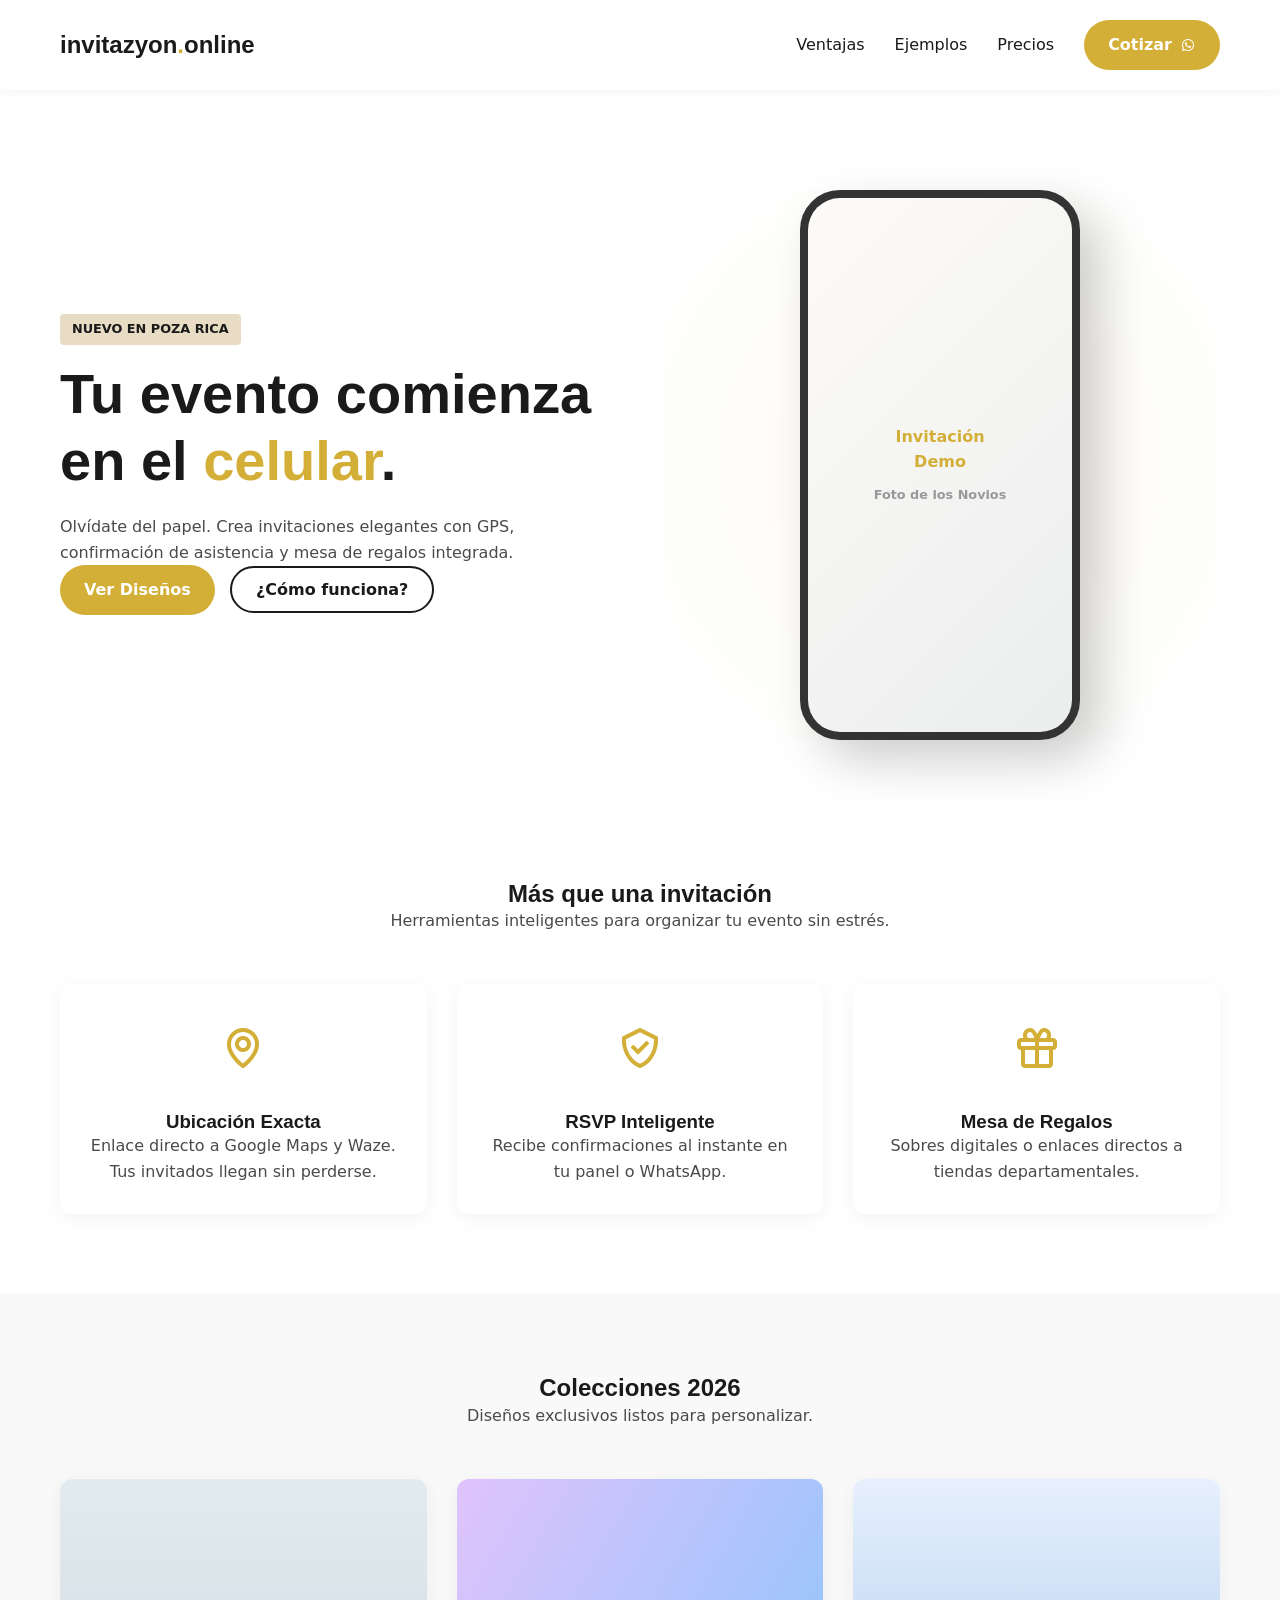
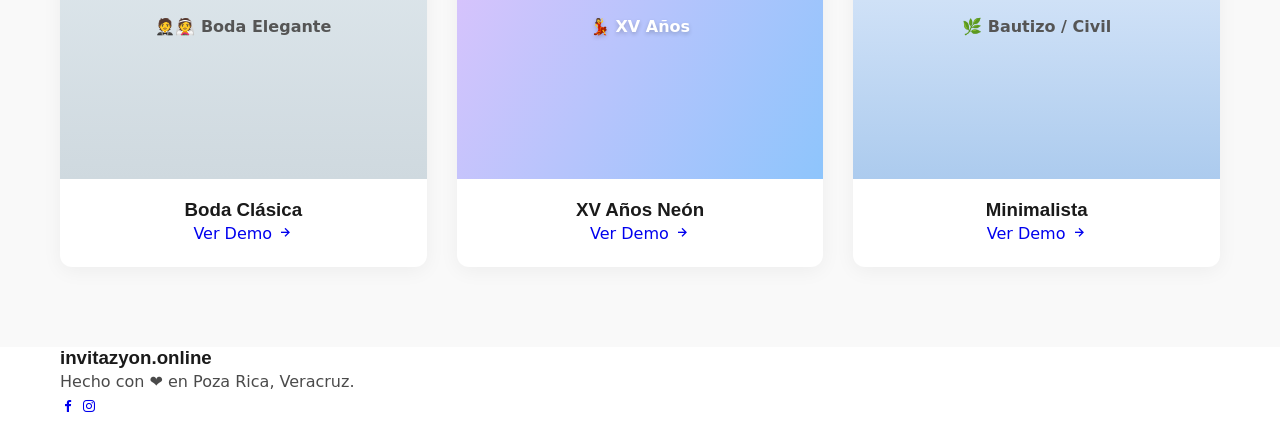
==== index.html @ 0ae820b2 "Estructura inicial de landing_page invitazyon" ====
<!DOCTYPE html>
<html lang="es-MX">
<head>
    <meta charset="UTF-8">
    <meta name="viewport" content="width=device-width, initial-scale=1.0">
    <title>Invitazyon.online | Invitaciones Digitales Premium</title>
    <meta name="description" content="Invitaciones digitales inteligentes para Bodas y XV Años. Mapa GPS, RSVP y Mesa de Regalos en un solo link.">
    
    <link rel="stylesheet" href="css/variables.css">
    <link rel="stylesheet" href="css/styles.css">
    
    <link href='https://unpkg.com/boxicons@2.1.4/css/boxicons.min.css' rel='stylesheet'>
</head>
<body>

    <nav class="navbar">
        <div class="container nav-container">
            <a href="#" class="logo">invitazyon<span class="dot">.</span>online</a>
            
            <div class="menu-toggle" id="mobile-menu">
                <i class='bx bx-menu'></i>
            </div>

            <ul class="nav-links">
                <li><a href="#ventajas">Ventajas</a></li>
                <li><a href="#demos">Ejemplos</a></li>
                <li><a href="#precios">Precios</a></li>
                <li><a href="https://wa.me/521XXXXXXXXXX" class="btn-primary">Cotizar <i class='bx bxl-whatsapp'></i></a></li>
            </ul>
        </div>
    </nav>

    <header class="hero">
        <div class="container hero-container">
            <div class="hero-content">
                <span class="badge">Nuevo en Poza Rica</span>
                <h1>Tu evento comienza en el <span class="highlight">celular</span>.</h1>
                <p>Olvídate del papel. Crea invitaciones elegantes con GPS, confirmación de asistencia y mesa de regalos integrada.</p>
                <div class="hero-btns">
                    <a href="#demos" class="btn-primary">Ver Diseños</a>
                    <a href="#ventajas" class="btn-outline">¿Cómo funciona?</a>
                </div>
            </div>
            <div class="hero-image">
                <div class="mockup-phone">
                    <div class="screen">
                        <span>Invitación<br>Demo</span>
                    </div>
                </div>
            </div>
        </div>
    </header>

    <section id="ventajas" class="section">
        <div class="container">
            <div class="section-header">
                <h2>Más que una invitación</h2>
                <p>Herramientas inteligentes para organizar tu evento sin estrés.</p>
            </div>
            <div class="features-grid">
                <div class="feature-card">
                    <div class="icon-box"><i class='bx bx-map'></i></div>
                    <h3>Ubicación Exacta</h3>
                    <p>Enlace directo a Google Maps y Waze. Tus invitados llegan sin perderse.</p>
                </div>
                <div class="feature-card">
                    <div class="icon-box"><i class='bx bx-check-shield'></i></div>
                    <h3>RSVP Inteligente</h3>
                    <p>Recibe confirmaciones al instante en tu panel o WhatsApp.</p>
                </div>
                <div class="feature-card">
                    <div class="icon-box"><i class='bx bx-gift'></i></div>
                    <h3>Mesa de Regalos</h3>
                    <p>Sobres digitales o enlaces directos a tiendas departamentales.</p>
                </div>
            </div>
        </div>
    </section>

    <section id="demos" class="section bg-light">
        <div class="container">
            <div class="section-header">
                <h2>Colecciones 2026</h2>
                <p>Diseños exclusivos listos para personalizar.</p>
            </div>
            <div class="demos-grid">
                <div class="demo-card">
                    <div class="demo-img demo-boda"></div>
                    <div class="demo-info">
                        <h3>Boda Clásica</h3>
                        <a href="#" class="btn-text">Ver Demo <i class='bx bx-right-arrow-alt'></i></a>
                    </div>
                </div>
                <div class="demo-card">
                    <div class="demo-img demo-xv"></div>
                    <div class="demo-info">
                        <h3>XV Años Neón</h3>
                        <a href="#" class="btn-text">Ver Demo <i class='bx bx-right-arrow-alt'></i></a>
                    </div>
                </div>
                <div class="demo-card">
                    <div class="demo-img demo-minimal"></div>
                    <div class="demo-info">
                        <h3>Minimalista</h3>
                        <a href="#" class="btn-text">Ver Demo <i class='bx bx-right-arrow-alt'></i></a>
                    </div>
                </div>
            </div>
        </div>
    </section>

    <footer class="footer">
        <div class="container footer-container">
            <div class="footer-brand">
                <h3>invitazyon.online</h3>
                <p>Hecho con ❤️ en Poza Rica, Veracruz.</p>
            </div>
            <div class="footer-socials">
                <a href="#"><i class='bx bxl-facebook'></i></a>
                <a href="#"><i class='bx bxl-instagram'></i></a>
            </div>
        </div>
    </footer>

    <script src="js/main.js"></script>
</body>
</html>
---- css/variables.css ----
:root {
    /* --- PALETA DE COLORES (Elegancia Moderna) --- */
    --color-primary: #D4AF37;      /* Dorado Mate (Acciones principales) */
    --color-secondary: #1A1A1A;    /* Negro Suave (Textos y Fondos oscuros) */
    --color-bg-light: #F9F9F9;     /* Blanco Humo (Fondos de secciones) */
    --color-white: #FFFFFF;        /* Blanco Puro (Tarjetas) */
    --color-text-body: #4A4A4A;    /* Gris Oscuro (Lectura cómoda) */
    --color-accent: #E8DCC4;       /* Beige (Detalles sutiles) */

    /* --- TIPOGRAFÍA --- */
    /* Usaremos fuentes del sistema por ahora para velocidad, luego importamos Google Fonts */
    --font-heading: 'Montserrat', 'Helvetica Neue', sans-serif;
    --font-body: 'Open Sans', system-ui, sans-serif;

    /* --- ESPACIADO Y BORDES --- */
    --container-width: 1200px;
    --border-radius: 12px;
    --shadow-soft: 0 4px 20px rgba(0,0,0,0.05);
    --transition: all 0.3s ease;
}
---- css/styles.css ----
/* Importamos variables primero (aunque ya estén linkeadas en HTML, es buena práctica resetear aquí) */
* {
    margin: 0;
    padding: 0;
    box-sizing: border-box;
}

body {
    font-family: var(--font-body);
    color: var(--color-text-body);
    line-height: 1.6;
    background-color: var(--color-white);
}

/* --- CLASES UTILITARIAS --- */
.container {
    max-width: var(--container-width);
    margin: 0 auto;
    padding: 0 20px;
}

h1, h2, h3 {
    font-family: var(--font-heading);
    color: var(--color-secondary);
    line-height: 1.2;
}

a { text-decoration: none; }

.section { padding: 80px 0; }
.bg-light { background-color: var(--color-bg-light); }

/* --- BOTONES --- */
.btn-primary {
    background-color: var(--color-primary);
    color: var(--color-white);
    padding: 12px 24px;
    border-radius: 50px;
    font-weight: 600;
    transition: var(--transition);
    display: inline-flex;
    align-items: center;
    gap: 8px;
}

.btn-primary:hover {
    background-color: #bfa030; /* Un tono más oscuro del dorado */
    transform: translateY(-2px);
}

.btn-outline {
    border: 2px solid var(--color-secondary);
    color: var(--color-secondary);
    padding: 12px 24px;
    border-radius: 50px;
    font-weight: 600;
    margin-left: 10px;
}

/* --- NAVBAR --- */
.navbar {
    padding: 20px 0;
    position: sticky;
    top: 0;
    background: rgba(255, 255, 255, 0.95);
    backdrop-filter: blur(10px);
    z-index: 1000;
    box-shadow: 0 2px 10px rgba(0,0,0,0.05);
}

.nav-container {
    display: flex;
    justify-content: space-between;
    align-items: center;
}

.logo {
    font-size: 1.5rem;
    font-weight: 700;
    color: var(--color-secondary);
    font-family: var(--font-heading);
}

.logo .dot { color: var(--color-primary); }

.nav-links {
    display: flex;
    list-style: none;
    align-items: center;
    gap: 30px;
}

.nav-links a:not(.btn-primary) {
    color: var(--color-secondary);
    font-weight: 500;
}

.menu-toggle { display: none; font-size: 2rem; cursor: pointer; }

/* --- HERO SECTION --- */
.hero {
    padding: 100px 0 60px;
    overflow: hidden;
}

.hero-container {
    display: grid;
    grid-template-columns: 1fr 1fr;
    align-items: center;
    gap: 40px;
}

.hero h1 {
    font-size: 3.5rem;
    margin-bottom: 20px;
}

.highlight { color: var(--color-primary); }

.badge {
    background-color: var(--color-accent);
    color: var(--color-secondary);
    padding: 5px 12px;
    border-radius: 4px;
    font-size: 0.8rem;
    font-weight: 700;
    text-transform: uppercase;
    display: inline-block;
    margin-bottom: 15px;
}

/* Placeholder del Celular */
.mockup-phone {
    width: 280px;
    height: 550px;
    background-color: var(--color-secondary);
    border-radius: 40px;
    border: 8px solid #333;
    margin: 0 auto;
    position: relative;
    box-shadow: 20px 20px 50px rgba(0,0,0,0.2);
}

.screen {
    background-color: #fff;
    width: 100%;
    height: 100%;
    border-radius: 32px;
    display: flex;
    align-items: center;
    justify-content: center;
    color: #ccc;
}

/* --- FEATURES --- */
.section-header {
    text-align: center;
    max-width: 600px;
    margin: 0 auto 50px;
}

.features-grid {
    display: grid;
    grid-template-columns: repeat(auto-fit, minmax(300px, 1fr));
    gap: 30px;
}

.feature-card {
    background: white;
    padding: 30px;
    border-radius: var(--border-radius);
    text-align: center;
    box-shadow: var(--shadow-soft);
    transition: var(--transition);
}

.feature-card:hover { transform: translateY(-5px); }

.icon-box {
    font-size: 3rem;
    color: var(--color-primary);
    margin-bottom: 20px;
}

/* --- DEMOS --- */
.demos-grid {
    display: grid;
    grid-template-columns: repeat(auto-fit, minmax(300px, 1fr));
    gap: 30px;
}

.demo-card {
    background: white;
    border-radius: var(--border-radius);
    overflow: hidden;
    box-shadow: var(--shadow-soft);
}

.demo-img {
    height: 300px;
    background-color: #eee;
    /* Aquí pondremos las imágenes reales luego */
}

.demo-boda { background: linear-gradient(45deg, #f3e7e9 0%, #e3eeff 99%, #e3eeff 100%); }
.demo-xv { background: linear-gradient(120deg, #e0c3fc 0%, #8ec5fc 100%); }
.demo-minimal { background: #fdfbf7; }

.demo-info { padding: 20px; text-align: center; }

/* --- RESPONSIVE (Móvil) --- */
@media (max-width: 768px) {
    .nav-links {
        display: none; /* Oculto por defecto en móvil */
    }
    
    .menu-toggle { display: block; }

    .hero-container {
        grid-template-columns: 1fr; /* Una columna */
        text-align: center;
    }

    .hero h1 { font-size: 2.5rem; }
    
    .hero-btns {
        display: flex;
        flex-direction: column;
        gap: 15px;
    }
    
    .btn-outline { margin-left: 0; }
}


/* Extra sin fotos por el momento */
/* --- AGREGA ESTO AL FINAL DE css/styles.css PARA VER ALGO LINDO YA --- */

/* Fondo temporal para el Hero (Portada) */
.hero-image {
    background: radial-gradient(circle at center, #fdfbf7 0%, #fff 100%);
    border-radius: 20px;
    display: flex;
    justify-content: center;
    align-items: center;
}

/* Simulación de pantalla de celular en el Hero */
.screen {
    background: linear-gradient(135deg, #fdfbf7 0%, #ebedee 100%);
    display: flex;
    flex-direction: column;
    align-items: center;
    justify-content: center;
    color: var(--color-primary);
    font-weight: bold;
    text-align: center;
    padding: 20px;
}
.screen::after {
    content: "Foto de los Novios";
    font-size: 0.8rem;
    color: #999;
    margin-top: 10px;
}

/* Colores para las tarjetas de demostración (Demos) */
.demo-boda {
    background-image: linear-gradient(to top, #cfd9df 0%, #e2ebf0 100%);
    position: relative;
}
.demo-boda::after { content: "🤵👰 Boda Elegante"; position: absolute; top: 45%; width: 100%; text-align: center; color: #555; font-weight: bold; }

.demo-xv {
    background-image: linear-gradient(120deg, #e0c3fc 0%, #8ec5fc 100%);
    position: relative;
}
.demo-xv::after { content: "💃 XV Años"; position: absolute; top: 45%; width: 100%; text-align: center; color: #fff; font-weight: bold; text-shadow: 0 2px 4px rgba(0,0,0,0.2); }

.demo-minimal {
    background-image: linear-gradient(to top, #accbee 0%, #e7f0fd 100%);
    position: relative;
}
.demo-minimal::after { content: "🌿 Bautizo / Civil"; position: absolute; top: 45%; width: 100%; text-align: center; color: #555; font-weight: bold; }
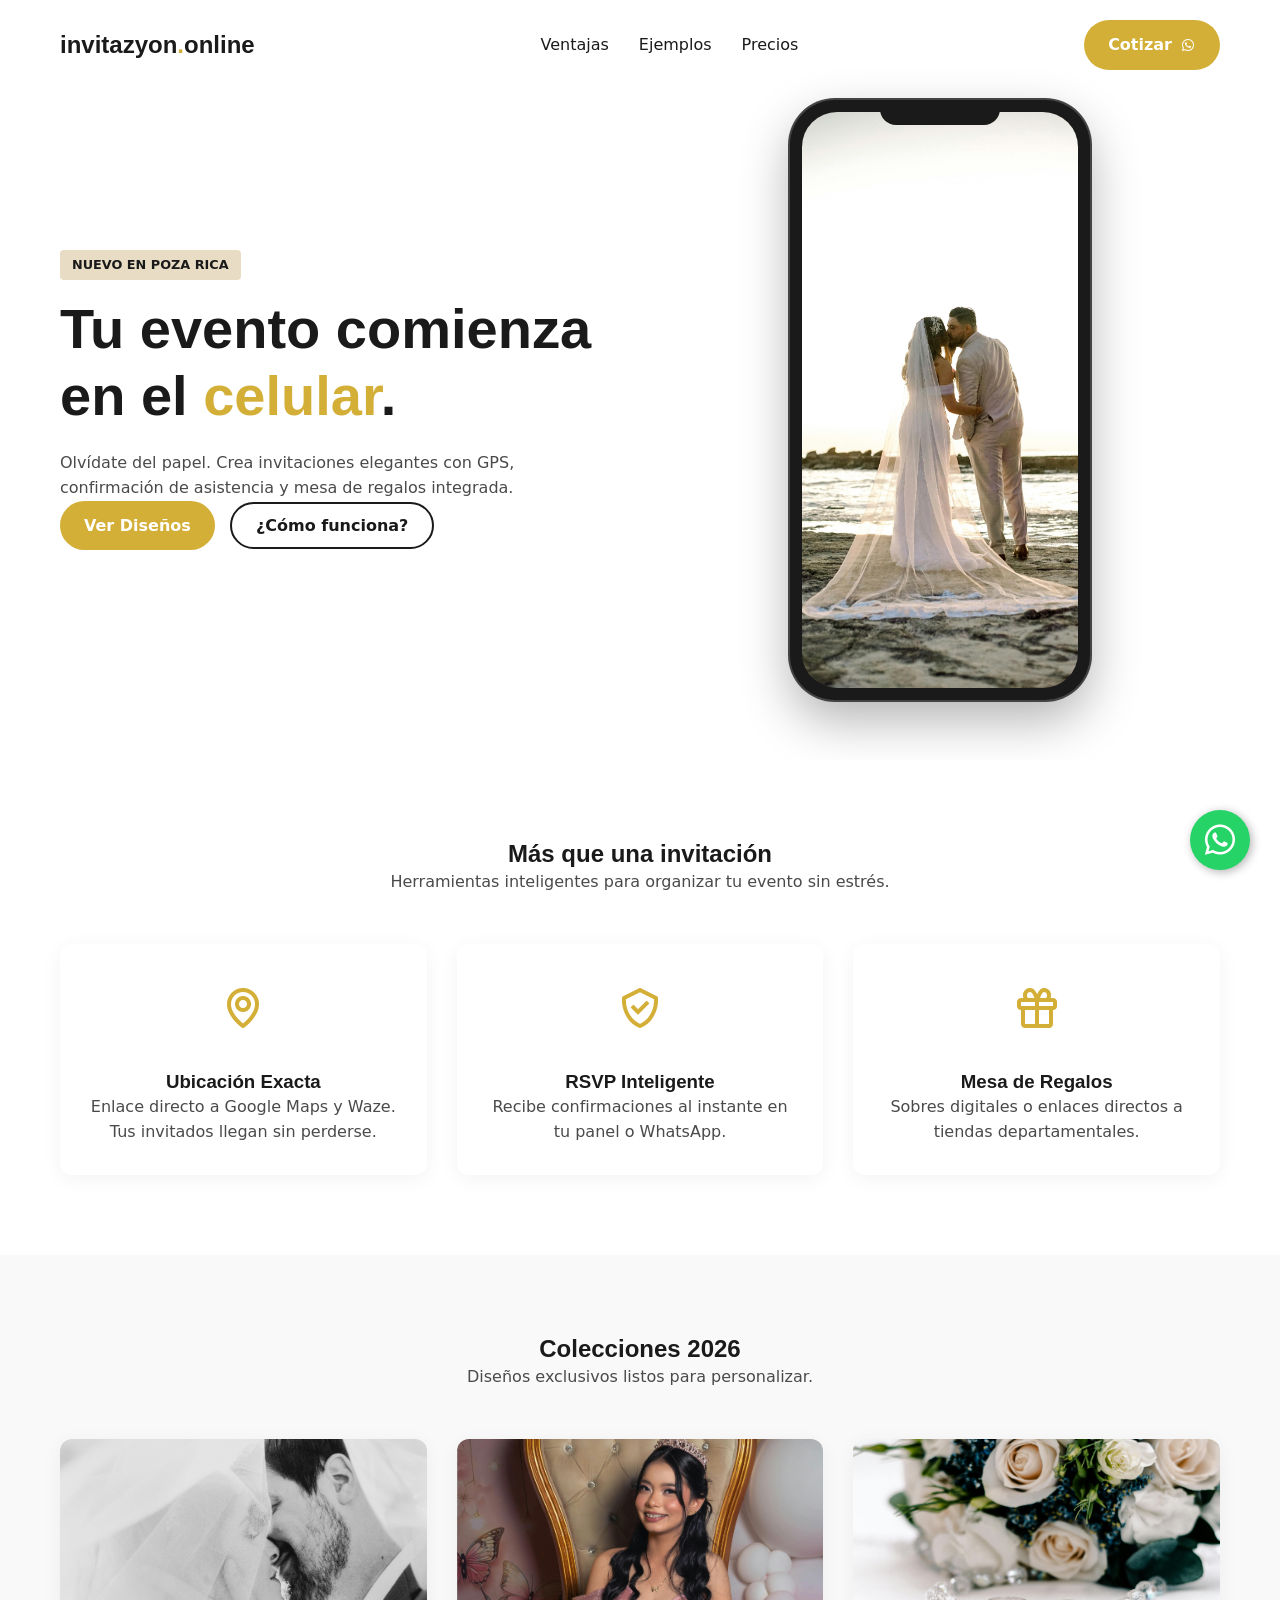
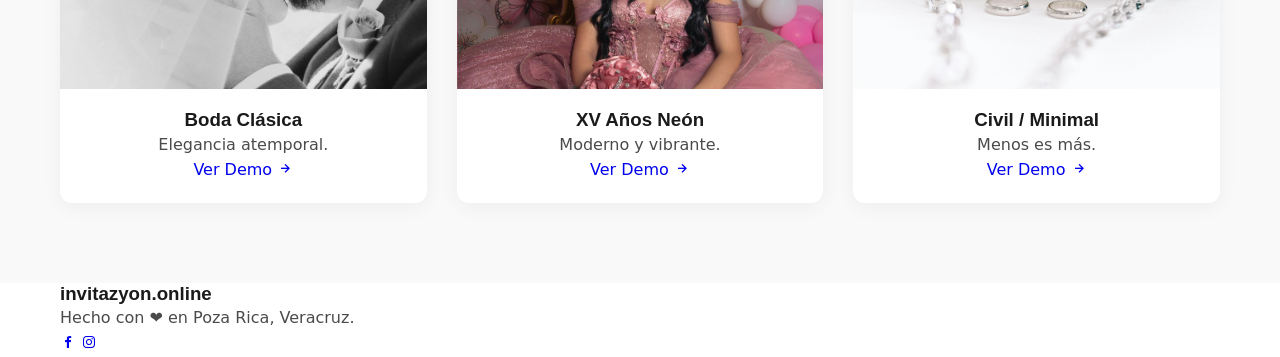
==== commit 52d7277e: "firs version landing invitazyon" ====
--- a/index.html
+++ b/index.html
@@ -24,9 +24,12 @@
             <ul class="nav-links">
                 <li><a href="#ventajas">Ventajas</a></li>
                 <li><a href="#demos">Ejemplos</a></li>
-                <li><a href="#precios">Precios</a></li>
-                <li><a href="https://wa.me/521XXXXXXXXXX" class="btn-primary">Cotizar <i class='bx bxl-whatsapp'></i></a></li>
+                <li><a href="#precios">Precios</a></li>                
             </ul>
+
+            <a href="https://wa.me/5217822116143" class="btn-primary">
+                Cotizar <i class='bx bxl-whatsapp'></i>
+            </a>
         </div>
     </nav>
 
@@ -42,9 +45,10 @@
                 </div>
             </div>
             <div class="hero-image">
-                <div class="mockup-phone">
-                    <div class="screen">
-                        <span>Invitación<br>Demo</span>
+                <div class="phone-frame">
+                    <div class="phone-notch"></div>
+                    <div class="phone-screen">
+                        <img src="assets/img/hero-screen.jpg" alt="Ejemplo de invitación en celular">
                     </div>
                 </div>
             </div>
@@ -85,23 +89,26 @@
             </div>
             <div class="demos-grid">
                 <div class="demo-card">
-                    <div class="demo-img demo-boda"></div>
+                    <div class="demo-img" style="background-image: url('assets/img/demo-boda.jpg');"></div>
                     <div class="demo-info">
                         <h3>Boda Clásica</h3>
+                        <p>Elegancia atemporal.</p>
                         <a href="#" class="btn-text">Ver Demo <i class='bx bx-right-arrow-alt'></i></a>
                     </div>
                 </div>
                 <div class="demo-card">
-                    <div class="demo-img demo-xv"></div>
+                    <div class="demo-img" style="background-image: url('assets/img/demo-xv.jpg');"></div>
                     <div class="demo-info">
                         <h3>XV Años Neón</h3>
+                        <p>Moderno y vibrante.</p>
                         <a href="#" class="btn-text">Ver Demo <i class='bx bx-right-arrow-alt'></i></a>
                     </div>
                 </div>
                 <div class="demo-card">
-                    <div class="demo-img demo-minimal"></div>
+                    <div class="demo-img" style="background-image: url('assets/img/demo-minimal.jpg');"></div>
                     <div class="demo-info">
-                        <h3>Minimalista</h3>
+                        <h3>Civil / Minimal</h3>
+                        <p>Menos es más.</p>
                         <a href="#" class="btn-text">Ver Demo <i class='bx bx-right-arrow-alt'></i></a>
                     </div>
                 </div>
@@ -121,7 +128,9 @@
             </div>
         </div>
     </footer>
-
+        <a href="https://wa.me/5217822116143" class="float-whatsapp" target="_blank">
+            <i class='bx bxl-whatsapp'></i>
+        </a>
     <script src="js/main.js"></script>
 </body>
 </html>
--- a/css/styles.css
+++ b/css/styles.css
@@ -58,20 +58,44 @@
 }
 
 /* --- NAVBAR --- */
+/* NAVBAR BASE (Estado inicial transparente) */
 .navbar {
-    padding: 20px 0;
-    position: sticky;
+    padding: 20px 0; /* Espacioso al inicio */
+    position: fixed; /* Fijo siempre */
+    width: 100%;
     top: 0;
-    background: rgba(255, 255, 255, 0.95);
-    backdrop-filter: blur(10px);
+    left: 0;
+    background: transparent; /* Transparente para ver el Hero */
+    transition: all 0.4s ease; /* Animación suave */
     z-index: 1000;
-    box-shadow: 0 2px 10px rgba(0,0,0,0.05);
+}
+
+/* ESTADO SCROLLED (Cuando bajas) */
+.navbar.scrolled {
+    padding: 10px 0; /* Se hace más delgada */
+    background: rgba(255, 255, 255, 0.98); /* Se vuelve blanca casi sólida */
+    box-shadow: 0 4px 6px rgba(0,0,0,0.1); /* Le sale sombrita */
+}
+
+/* Ajuste para que los links se vean bien en fondo blanco o transparente */
+.navbar.scrolled .logo,
+.navbar.scrolled .nav-links a {
+    color: var(--color-secondary); /* Asegura contraste */
 }
 
 .nav-container {
     display: flex;
     justify-content: space-between;
     align-items: center;
+    gap: 15px; 
+}
+
+
+
+/* El botón en el navegador (Desktop) */
+.btn-nav {
+    margin-left: auto; /* Empuja el botón a la derecha en escritorio */
+    margin-right: 20px; /* Separación con el menú móvil si aparece */
 }
 
 .logo {
@@ -211,10 +235,46 @@
 /* --- RESPONSIVE (Móvil) --- */
 @media (max-width: 768px) {
     .nav-links {
-        display: none; /* Oculto por defecto en móvil */
+        /* Estado cerrado (Oculto) */
+        display: none; 
+        position: absolute;
+        top: 100%; /* Justo debajo de la barra */
+        left: 0;
+        width: 100%;
+        background-color: #fff; /* Fondo blanco sólido */
+        flex-direction: column; /* Lista vertical */
+        padding: 20px 0;
+        box-shadow: 0 10px 15px rgba(0,0,0,0.1);
+        text-align: center;
+        gap: 20px; /* Espacio entre enlaces */
+    }
+
+    /* Estado ABIERTO (Esta clase la pondrá JS) */
+    .nav-links.active {
+        display: flex;
+        animation: slideDown 0.3s ease forwards;
+    }
+
+    /* Animación suave de entrada */
+    @keyframes slideDown {
+        from { opacity: 0; transform: translateY(-10px); }
+        to { opacity: 1; transform: translateY(0); }
     }
     
-    .menu-toggle { display: block; }
+    .menu-toggle { 
+        display: block;
+        margin-left: 0; /*Reseteamos margen */
+    }
+
+    .btn-nav{
+        padding: 8px 16px;
+        font-size: 0.9rem;
+        margin-right: 0;
+        
+    }
+    .btn-nav span {
+        display: none;
+    }
 
     .hero-container {
         grid-template-columns: 1fr; /* Una columna */
@@ -233,52 +293,87 @@
 }
 
 
-/* Extra sin fotos por el momento */
-/* --- AGREGA ESTO AL FINAL DE css/styles.css PARA VER ALGO LINDO YA --- */
-
-/* Fondo temporal para el Hero (Portada) */
-.hero-image {
-    background: radial-gradient(circle at center, #fdfbf7 0%, #fff 100%);
-    border-radius: 20px;
+/* --- PHONE MOCKUP (El iPhone CSS) --- */
+.phone-frame {
+    width: 300px;
+    height: 600px;
+    background-color: #1a1a1a; /* Borde negro del teléfono */
+    border-radius: 45px;
+    box-shadow: 
+        0 0 0 2px #444, /* Borde metálico exterior */
+        0 20px 50px rgba(0,0,0,0.3); /* Sombra 3D */
+    position: relative;
+    padding: 12px; /* Grosor del borde */
+    margin: 0 auto;
+    transition: transform 0.5s ease;
+}
+
+.phone-frame:hover {
+    transform: translateY(-10px) rotate(-2deg); /* Efecto flotante al pasar el mouse */
+}
+
+.phone-notch {
+    position: absolute;
+    top: 0;
+    left: 50%;
+    transform: translateX(-50%);
+    width: 120px;
+    height: 25px;
+    background-color: #1a1a1a;
+    border-bottom-left-radius: 16px;
+    border-bottom-right-radius: 16px;
+    z-index: 10;
+}
+
+.phone-screen {
+    width: 100%;
+    height: 100%;
+    background-color: #fff;
+    border-radius: 35px; /* Debe ser un poco menos que el frame */
+    overflow: hidden; /* Corta la imagen si es muy grande */
+    position: relative;
+}
+
+.phone-screen img {
+    width: 100%;
+    height: 100%;
+    object-fit: cover; /* Asegura que la foto llene toda la pantalla sin deformarse */
+}
+
+/* --- AJUSTE PARA LAS IMÁGENES DE DEMOS --- */
+.demo-img {
+    height: 250px; /* Altura fija */
+    background-size: cover;
+    background-position: center;
+    transition: transform 0.3s ease;
+}
+
+.demo-card:hover .demo-img {
+    transform: scale(1.05); /* Zoom suave al pasar el mouse */
+}
+
+
+/* Botón Flotante de WhatsApp */
+.float-whatsapp {
+    position: fixed;
+    width: 60px;
+    height: 60px;
+    bottom: 30px;
+    right: 30px;
+    background-color: #25d366; /* Verde WhatsApp oficial */
+    color: #FFF;
+    border-radius: 50px;
+    text-align: center;
+    font-size: 40px;
+    box-shadow: 2px 2px 10px rgba(0,0,0,0.3);
+    z-index: 1000;
     display: flex;
+    align-items: center;
     justify-content: center;
-    align-items: center;
-}
-
-/* Simulación de pantalla de celular en el Hero */
-.screen {
-    background: linear-gradient(135deg, #fdfbf7 0%, #ebedee 100%);
-    display: flex;
-    flex-direction: column;
-    align-items: center;
-    justify-content: center;
-    color: var(--color-primary);
-    font-weight: bold;
-    text-align: center;
-    padding: 20px;
-}
-.screen::after {
-    content: "Foto de los Novios";
-    font-size: 0.8rem;
-    color: #999;
-    margin-top: 10px;
-}
-
-/* Colores para las tarjetas de demostración (Demos) */
-.demo-boda {
-    background-image: linear-gradient(to top, #cfd9df 0%, #e2ebf0 100%);
-    position: relative;
-}
-.demo-boda::after { content: "🤵👰 Boda Elegante"; position: absolute; top: 45%; width: 100%; text-align: center; color: #555; font-weight: bold; }
-
-.demo-xv {
-    background-image: linear-gradient(120deg, #e0c3fc 0%, #8ec5fc 100%);
-    position: relative;
-}
-.demo-xv::after { content: "💃 XV Años"; position: absolute; top: 45%; width: 100%; text-align: center; color: #fff; font-weight: bold; text-shadow: 0 2px 4px rgba(0,0,0,0.2); }
-
-.demo-minimal {
-    background-image: linear-gradient(to top, #accbee 0%, #e7f0fd 100%);
-    position: relative;
-}
-.demo-minimal::after { content: "🌿 Bautizo / Civil"; position: absolute; top: 45%; width: 100%; text-align: center; color: #555; font-weight: bold; }+    transition: all 0.3s ease;
+}
+
+.float-whatsapp:hover {
+    background-color: #128c7e;
+    transform: scale(1.1);
+}
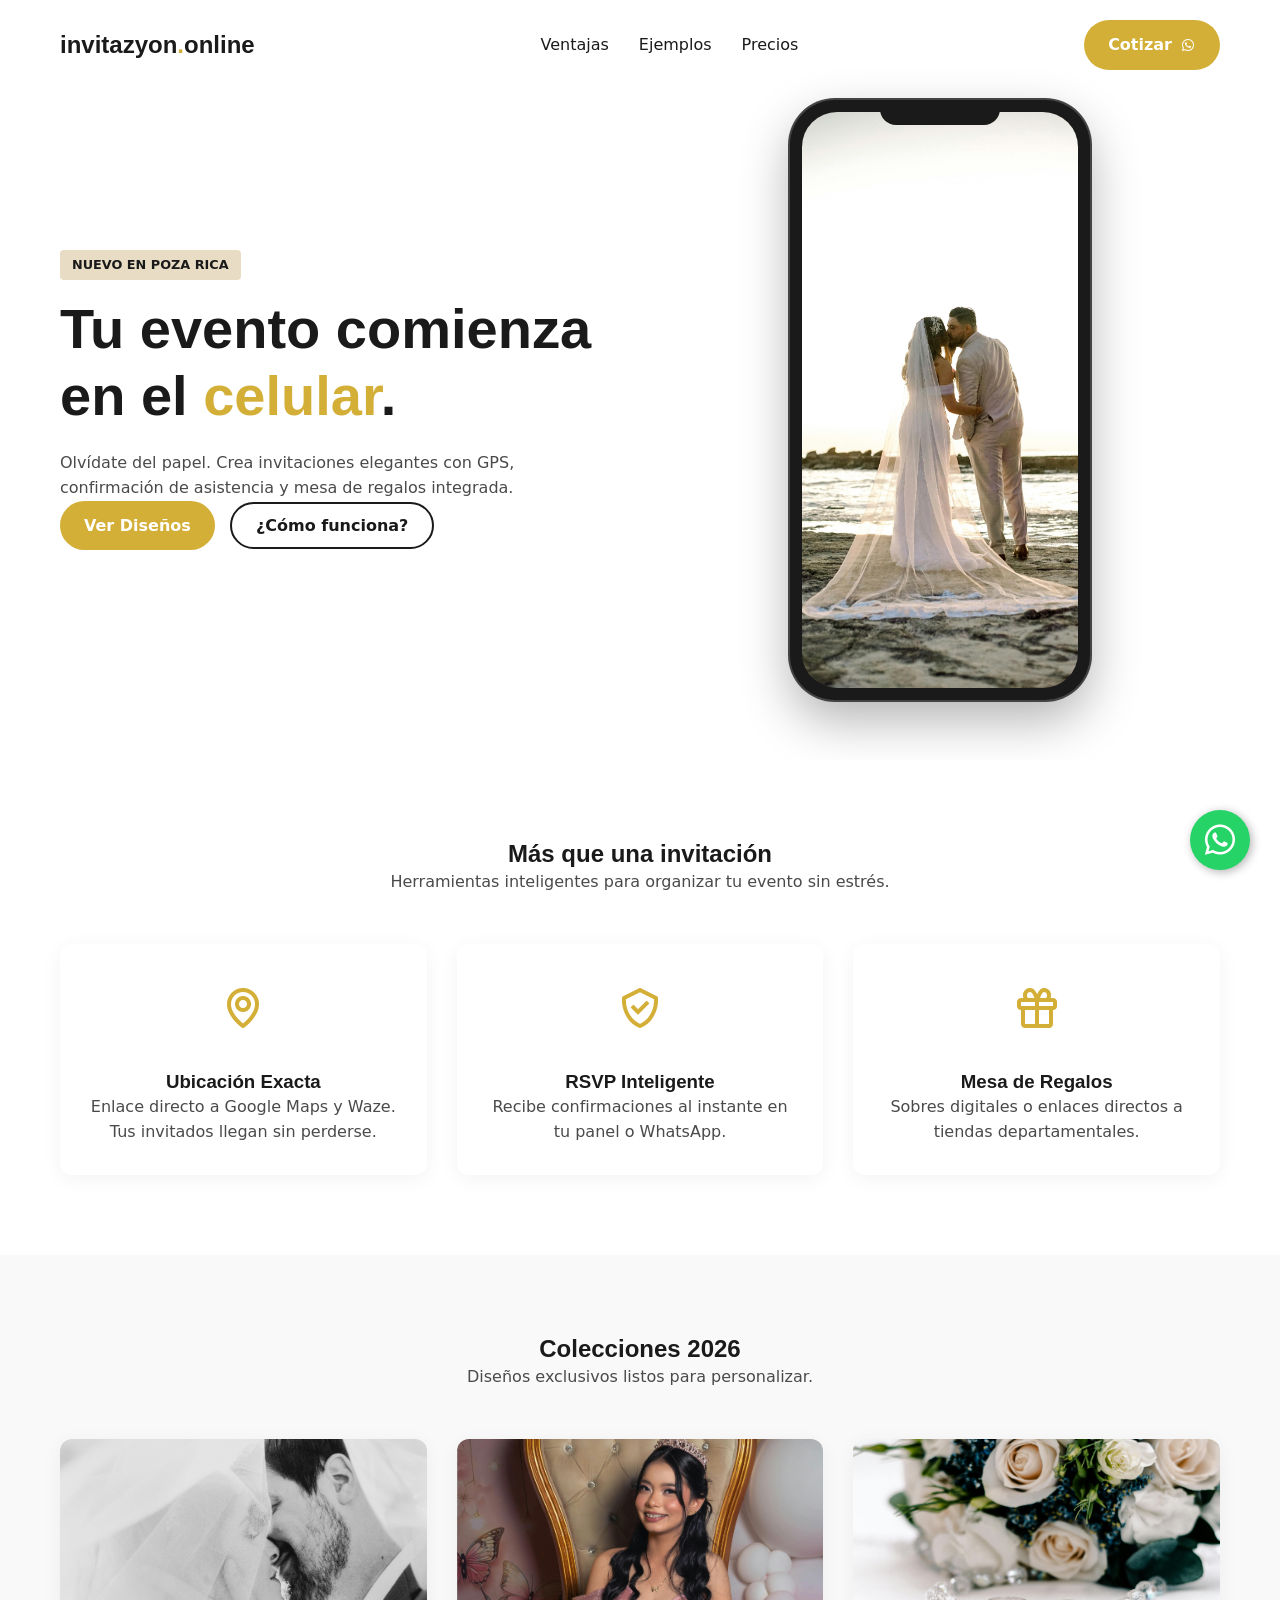
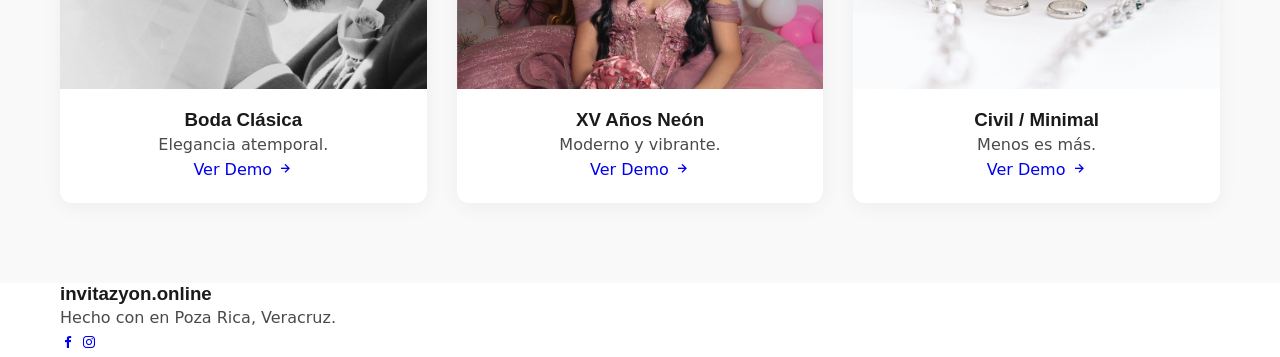
==== commit 3ea3226a: "Pagina boda Demo agregada" ====
--- a/index.html
+++ b/index.html
@@ -93,7 +93,7 @@
                     <div class="demo-info">
                         <h3>Boda Clásica</h3>
                         <p>Elegancia atemporal.</p>
-                        <a href="#" class="btn-text">Ver Demo <i class='bx bx-right-arrow-alt'></i></a>
+                        <a href="boda/clasica/index.html" class="btn-text">Ver Demo <i class='bx bx-right-arrow-alt'></i></a>
                     </div>
                 </div>
                 <div class="demo-card">
@@ -120,7 +120,7 @@
         <div class="container footer-container">
             <div class="footer-brand">
                 <h3>invitazyon.online</h3>
-                <p>Hecho con ❤️ en Poza Rica, Veracruz.</p>
+                <p>Hecho con en Poza Rica, Veracruz.</p>
             </div>
             <div class="footer-socials">
                 <a href="#"><i class='bx bxl-facebook'></i></a>
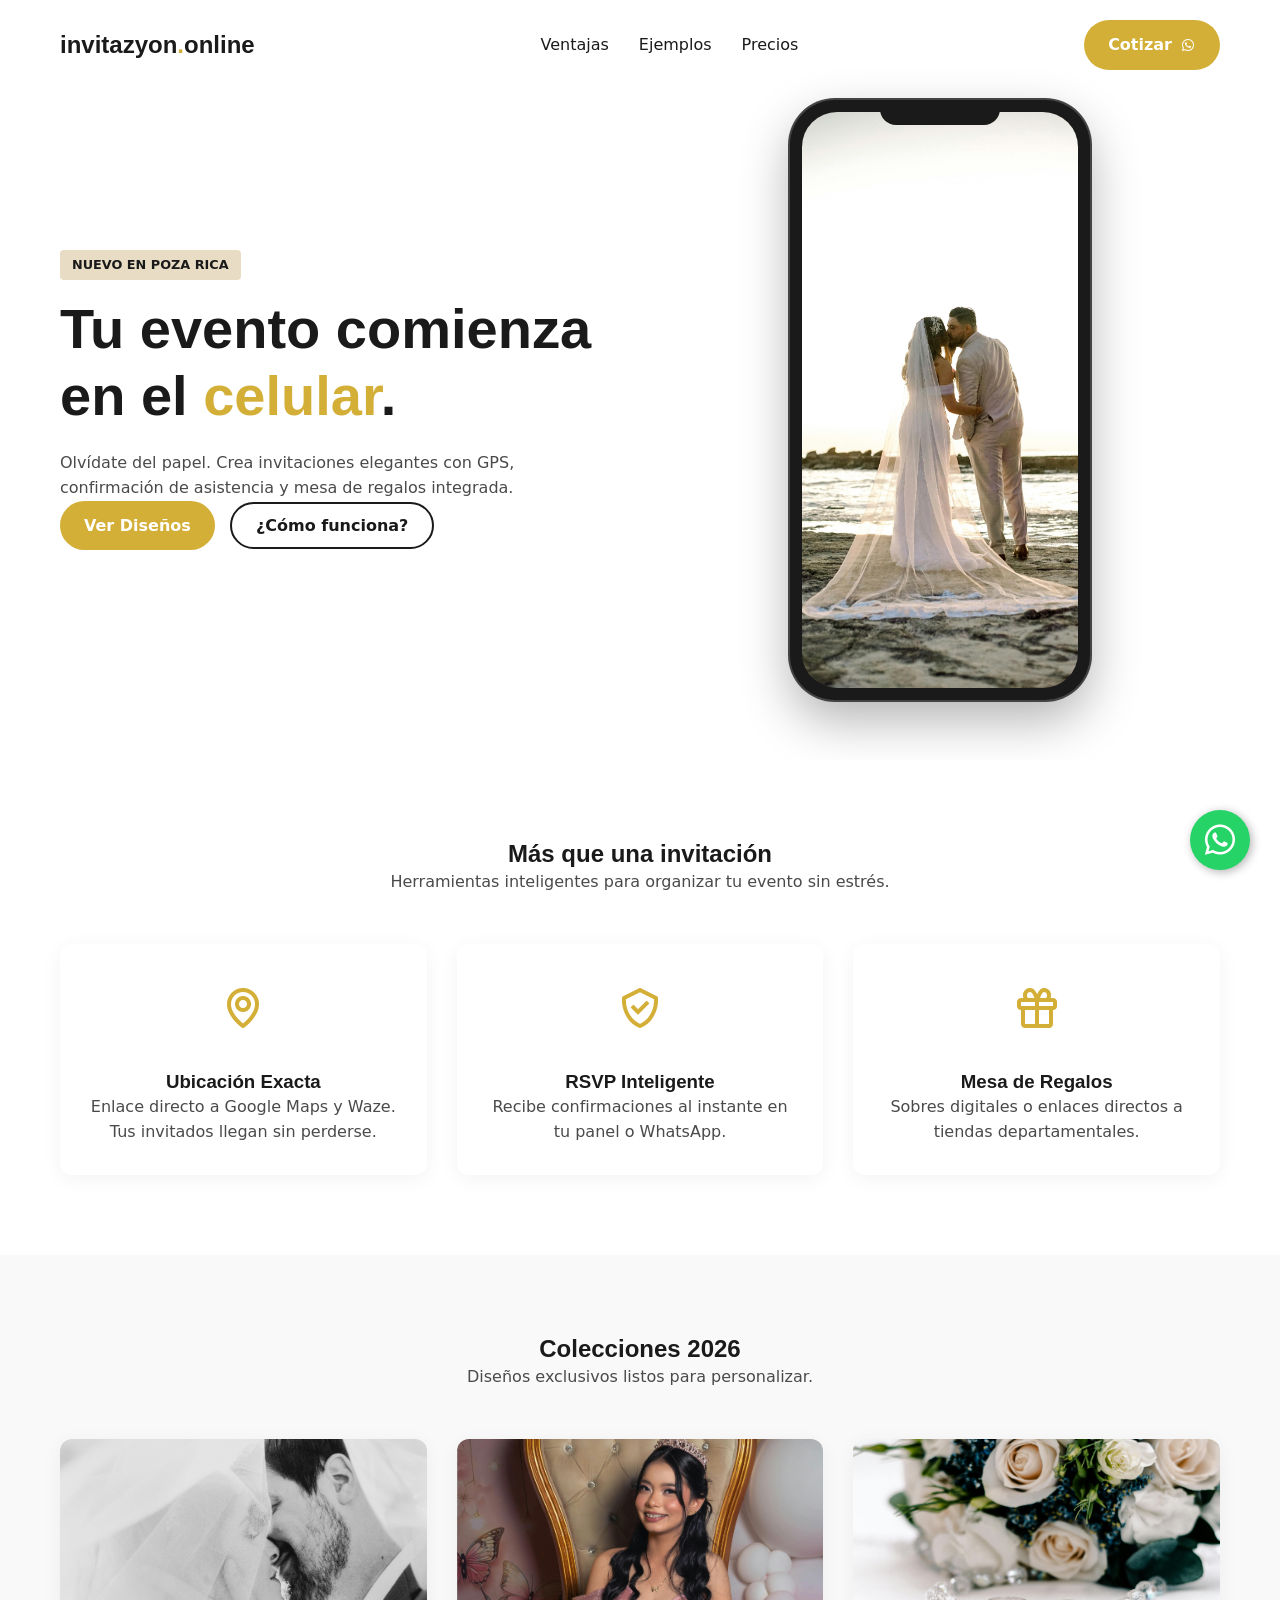
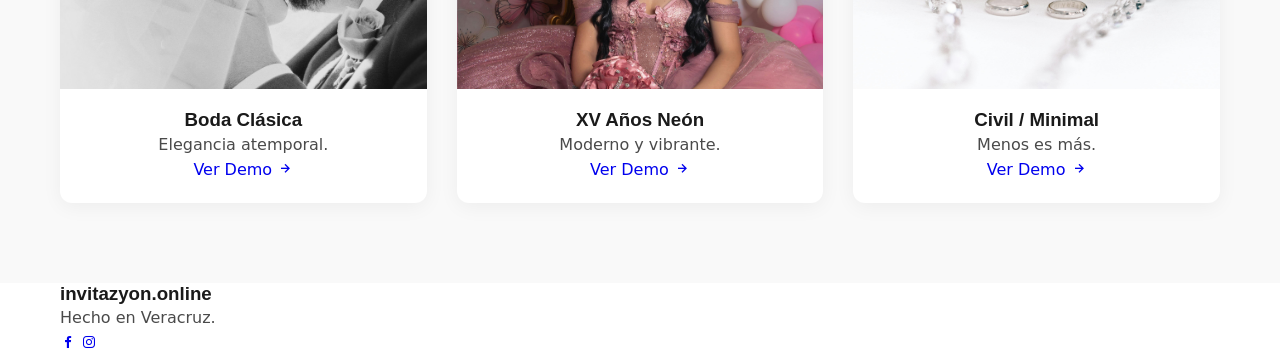
==== commit fcb4e8cc: "index general y boda clasica: actualizados" ====
--- a/index.html
+++ b/index.html
@@ -101,7 +101,7 @@
                     <div class="demo-info">
                         <h3>XV Años Neón</h3>
                         <p>Moderno y vibrante.</p>
-                        <a href="#" class="btn-text">Ver Demo <i class='bx bx-right-arrow-alt'></i></a>
+                        <a href="xv/neon/index.html" class="btn-text">Ver Demo <i class='bx bx-right-arrow-alt'></i></a>
                     </div>
                 </div>
                 <div class="demo-card">
@@ -109,7 +109,7 @@
                     <div class="demo-info">
                         <h3>Civil / Minimal</h3>
                         <p>Menos es más.</p>
-                        <a href="#" class="btn-text">Ver Demo <i class='bx bx-right-arrow-alt'></i></a>
+                        <a href="graduacion/gala/index.html" class="btn-text">Ver Demo <i class='bx bx-right-arrow-alt'></i></a>
                     </div>
                 </div>
             </div>
@@ -120,7 +120,7 @@
         <div class="container footer-container">
             <div class="footer-brand">
                 <h3>invitazyon.online</h3>
-                <p>Hecho con en Poza Rica, Veracruz.</p>
+                <p>Hecho en Veracruz.</p>
             </div>
             <div class="footer-socials">
                 <a href="#"><i class='bx bxl-facebook'></i></a>
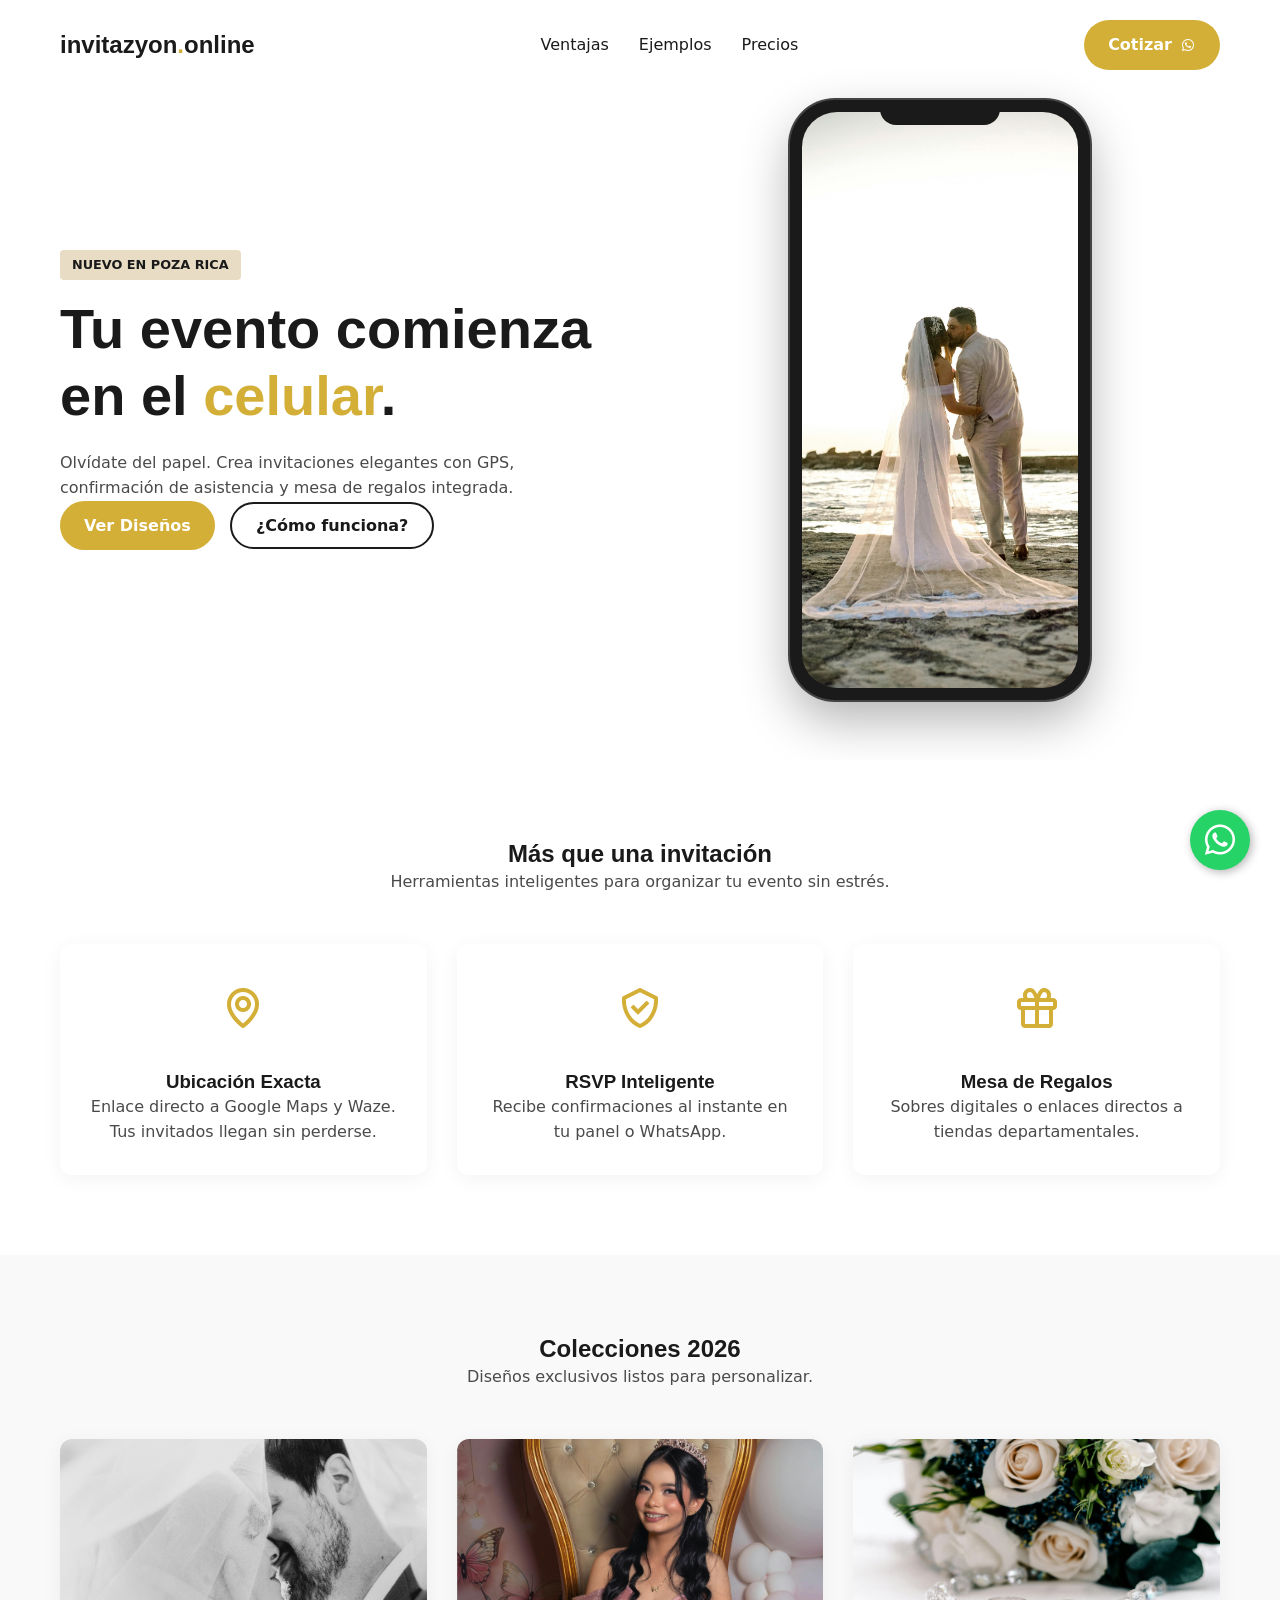
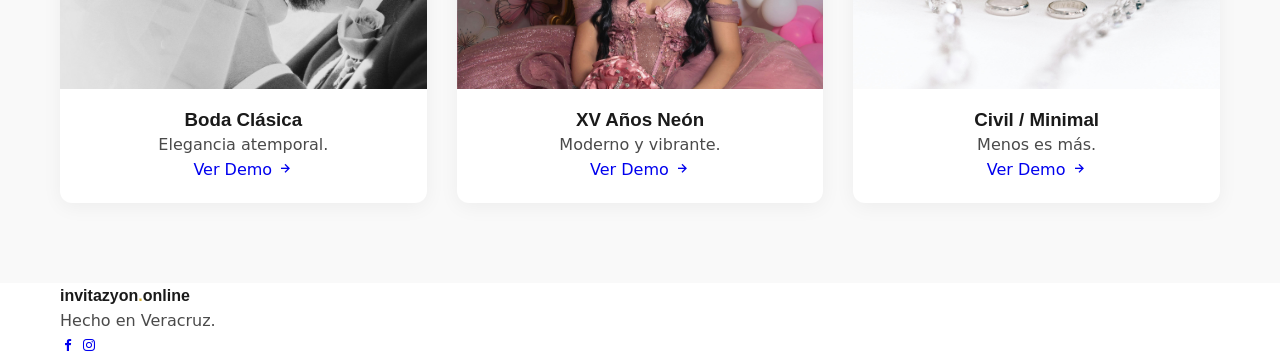
==== commit d0de981f: "boda/clasica: Carrusel agregado" ====
--- a/index.html
+++ b/index.html
@@ -15,7 +15,7 @@
 
     <nav class="navbar">
         <div class="container nav-container">
-            <a href="#" class="logo">invitazyon<span class="dot">.</span>online</a>
+            <a href="index.html" class="logo">invitazyon<span class="dot">.</span>online</a>
             
             <div class="menu-toggle" id="mobile-menu">
                 <i class='bx bx-menu'></i>
@@ -119,7 +119,8 @@
     <footer class="footer">
         <div class="container footer-container">
             <div class="footer-brand">
-                <h3>invitazyon.online</h3>
+                
+                <a href="index.html" class="logo-footer">invitazyon<span class="dot">.</span>online</a>
                 <p>Hecho en Veracruz.</p>
             </div>
             <div class="footer-socials">
--- a/css/styles.css
+++ b/css/styles.css
@@ -78,7 +78,7 @@
 }
 
 /* Ajuste para que los links se vean bien en fondo blanco o transparente */
-.navbar.scrolled .logo,
+.navbar.scrolled .logo .logo-footer,
 .navbar.scrolled .nav-links a {
     color: var(--color-secondary); /* Asegura contraste */
 }
@@ -105,7 +105,15 @@
     font-family: var(--font-heading);
 }
 
+.logo-footer {
+    font-size: 1rem;
+    font-weight: 700;
+    color: var(--color-secondary);
+    font-family: var(--font-heading);
+}
+
 .logo .dot { color: var(--color-primary); }
+.logo-footer .dot { color: var(--color-primary); }
 
 .nav-links {
     display: flex;
